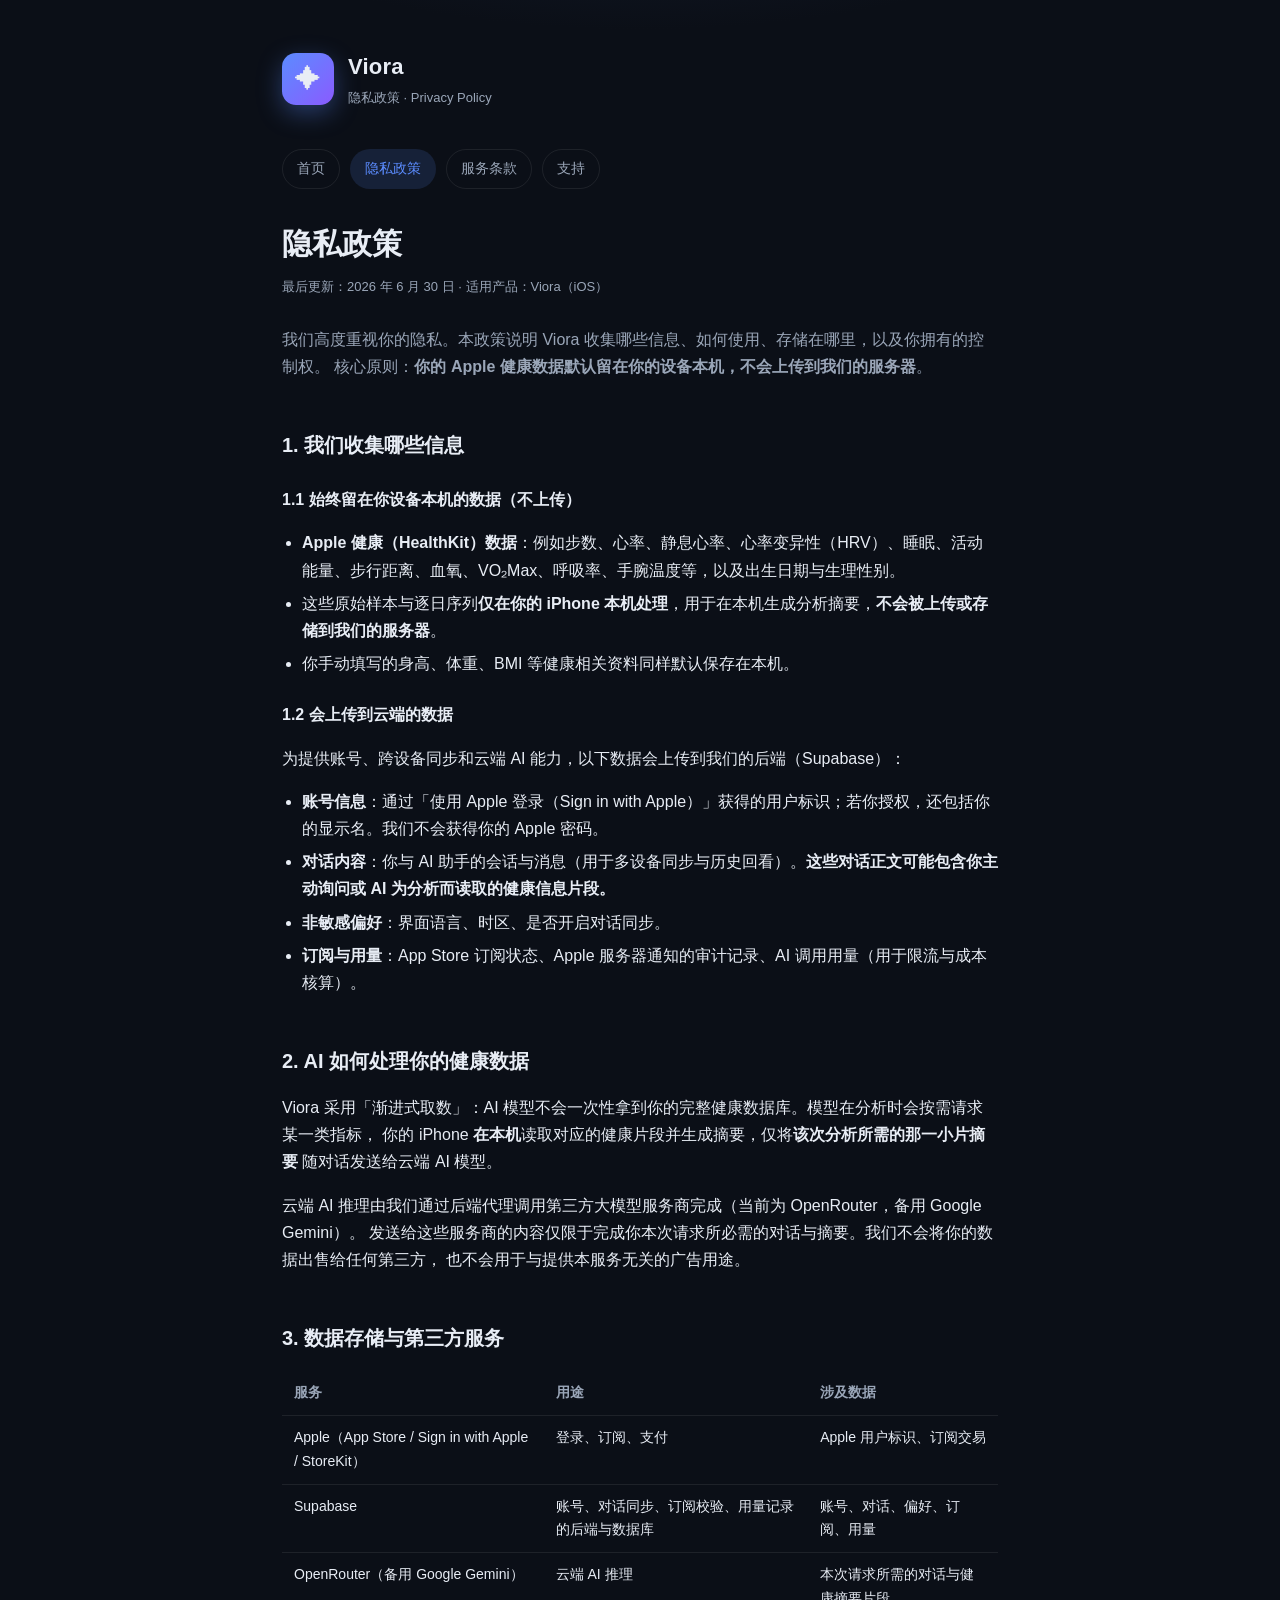
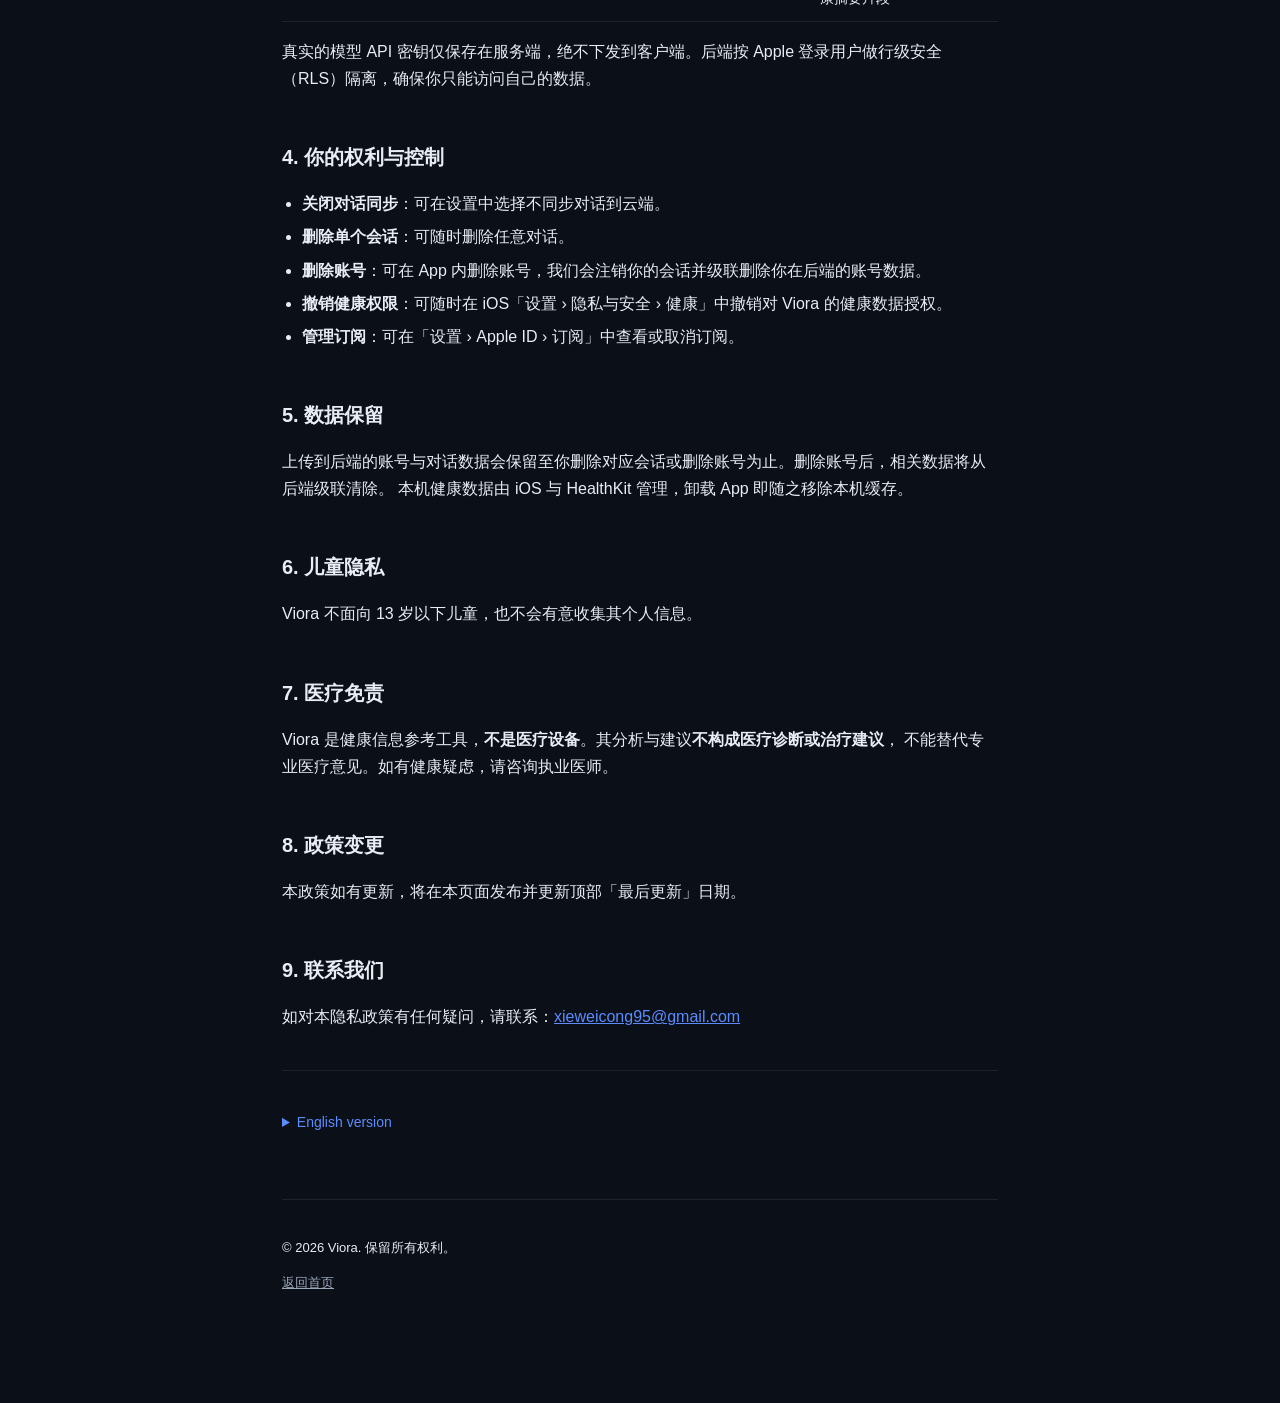
==== privacy.html @ c803cad7 "Add Viora privacy policy, terms, and support pages Co-Authored-By: Claude Opus 4.8 <noreply@anthropi" ====
<!DOCTYPE html>
<html lang="zh-CN">
<head>
<meta charset="utf-8" />
<meta name="viewport" content="width=device-width, initial-scale=1" />
<title>隐私政策 · Viora</title>
<meta name="description" content="Viora 隐私政策 / Privacy Policy。" />
<link rel="stylesheet" href="style.css" />
</head>
<body>
<div class="wrap">
  <header class="site">
    <div class="logo">✦</div>
    <div>
      <div class="brand">Viora</div>
      <div class="tagline">隐私政策 · Privacy Policy</div>
    </div>
  </header>

  <nav class="top">
    <a href="index.html">首页</a>
    <a href="privacy.html" class="active">隐私政策</a>
    <a href="terms.html">服务条款</a>
    <a href="support.html">支持</a>
  </nav>

  <h1>隐私政策</h1>
  <p class="updated">最后更新：2026 年 6 月 30 日 · 适用产品：Viora（iOS）</p>

  <p class="lead">
    我们高度重视你的隐私。本政策说明 Viora 收集哪些信息、如何使用、存储在哪里，以及你拥有的控制权。
    核心原则：<strong>你的 Apple 健康数据默认留在你的设备本机，不会上传到我们的服务器</strong>。
  </p>

  <h2>1. 我们收集哪些信息</h2>

  <h3>1.1 始终留在你设备本机的数据（不上传）</h3>
  <ul>
    <li><strong>Apple 健康（HealthKit）数据</strong>：例如步数、心率、静息心率、心率变异性（HRV）、睡眠、活动能量、步行距离、血氧、VO₂Max、呼吸率、手腕温度等，以及出生日期与生理性别。</li>
    <li>这些原始样本与逐日序列<strong>仅在你的 iPhone 本机处理</strong>，用于在本机生成分析摘要，<strong>不会被上传或存储到我们的服务器</strong>。</li>
    <li>你手动填写的身高、体重、BMI 等健康相关资料同样默认保存在本机。</li>
  </ul>

  <h3>1.2 会上传到云端的数据</h3>
  <p>为提供账号、跨设备同步和云端 AI 能力，以下数据会上传到我们的后端（Supabase）：</p>
  <ul>
    <li><strong>账号信息</strong>：通过「使用 Apple 登录（Sign in with Apple）」获得的用户标识；若你授权，还包括你的显示名。我们不会获得你的 Apple 密码。</li>
    <li><strong>对话内容</strong>：你与 AI 助手的会话与消息（用于多设备同步与历史回看）。<strong>这些对话正文可能包含你主动询问或 AI 为分析而读取的健康信息片段。</strong></li>
    <li><strong>非敏感偏好</strong>：界面语言、时区、是否开启对话同步。</li>
    <li><strong>订阅与用量</strong>：App Store 订阅状态、Apple 服务器通知的审计记录、AI 调用用量（用于限流与成本核算）。</li>
  </ul>

  <h2>2. AI 如何处理你的健康数据</h2>
  <p>
    Viora 采用「渐进式取数」：AI 模型不会一次性拿到你的完整健康数据库。模型在分析时会按需请求某一类指标，
    你的 iPhone <strong>在本机</strong>读取对应的健康片段并生成摘要，仅将<strong>该次分析所需的那一小片摘要</strong>
    随对话发送给云端 AI 模型。
  </p>
  <p>
    云端 AI 推理由我们通过后端代理调用第三方大模型服务商完成（当前为 OpenRouter，备用 Google Gemini）。
    发送给这些服务商的内容仅限于完成你本次请求所必需的对话与摘要。我们不会将你的数据出售给任何第三方，
    也不会用于与提供本服务无关的广告用途。
  </p>

  <h2>3. 数据存储与第三方服务</h2>
  <table>
    <tr><th>服务</th><th>用途</th><th>涉及数据</th></tr>
    <tr><td>Apple（App Store / Sign in with Apple / StoreKit）</td><td>登录、订阅、支付</td><td>Apple 用户标识、订阅交易</td></tr>
    <tr><td>Supabase</td><td>账号、对话同步、订阅校验、用量记录的后端与数据库</td><td>账号、对话、偏好、订阅、用量</td></tr>
    <tr><td>OpenRouter（备用 Google Gemini）</td><td>云端 AI 推理</td><td>本次请求所需的对话与健康摘要片段</td></tr>
  </table>
  <p>真实的模型 API 密钥仅保存在服务端，绝不下发到客户端。后端按 Apple 登录用户做行级安全（RLS）隔离，确保你只能访问自己的数据。</p>

  <h2>4. 你的权利与控制</h2>
  <ul>
    <li><strong>关闭对话同步</strong>：可在设置中选择不同步对话到云端。</li>
    <li><strong>删除单个会话</strong>：可随时删除任意对话。</li>
    <li><strong>删除账号</strong>：可在 App 内删除账号，我们会注销你的会话并级联删除你在后端的账号数据。</li>
    <li><strong>撤销健康权限</strong>：可随时在 iOS「设置 › 隐私与安全 › 健康」中撤销对 Viora 的健康数据授权。</li>
    <li><strong>管理订阅</strong>：可在「设置 › Apple ID › 订阅」中查看或取消订阅。</li>
  </ul>

  <h2>5. 数据保留</h2>
  <p>
    上传到后端的账号与对话数据会保留至你删除对应会话或删除账号为止。删除账号后，相关数据将从后端级联清除。
    本机健康数据由 iOS 与 HealthKit 管理，卸载 App 即随之移除本机缓存。
  </p>

  <h2>6. 儿童隐私</h2>
  <p>Viora 不面向 13 岁以下儿童，也不会有意收集其个人信息。</p>

  <h2>7. 医疗免责</h2>
  <p>
    Viora 是健康信息参考工具，<strong>不是医疗设备</strong>。其分析与建议<strong>不构成医疗诊断或治疗建议</strong>，
    不能替代专业医疗意见。如有健康疑虑，请咨询执业医师。
  </p>

  <h2>8. 政策变更</h2>
  <p>本政策如有更新，将在本页面发布并更新顶部「最后更新」日期。</p>

  <h2>9. 联系我们</h2>
  <p>如对本隐私政策有任何疑问，请联系：<a href="mailto:xieweicong95@gmail.com">xieweicong95@gmail.com</a></p>

  <hr class="divider" />

  <details>
    <summary>English version</summary>
    <div class="lang-en">
      <h2>Privacy Policy (English)</h2>
      <p><em>Last updated: June 30, 2026 · Product: Viora (iOS)</em></p>
      <p>Your privacy matters to us. This policy explains what Viora collects, how it is used, and the controls you have.
      Core principle: <strong>your Apple Health data stays on your device by default and is not uploaded to our servers.</strong></p>

      <h3>1. Information we collect</h3>
      <p><strong>Stays on your device (never uploaded):</strong> Apple Health (HealthKit) data such as steps, heart rate,
      resting heart rate, HRV, sleep, active energy, walking distance, blood oxygen, VO₂Max, respiratory rate, wrist
      temperature, plus date of birth and biological sex; and any height/weight/BMI you enter manually. Raw samples and
      daily series are processed only on your iPhone to produce summaries locally.</p>
      <p><strong>Uploaded to our backend (Supabase):</strong> your Sign in with Apple identifier (and display name if you
      grant it); your AI conversations and messages — <em>which may contain health information you ask about or that the
      AI reads for analysis</em>; non-sensitive preferences (language, time zone, sync toggle); and subscription status,
      Apple notification audit records, and AI usage for rate limiting.</p>

      <h3>2. How AI processes your health data</h3>
      <p>Viora uses progressive data access: the AI never receives your full health database. When analyzing, it requests
      a specific metric, your iPhone reads that slice <em>locally</em> and produces a summary, and only that small summary
      is sent with your conversation to the cloud AI model. Cloud inference is performed via our backend proxy to a
      third-party model provider (currently OpenRouter, with Google Gemini as fallback), limited to what is necessary for
      your request. We do not sell your data.</p>

      <h3>3. Storage &amp; third parties</h3>
      <p>Apple (login, subscriptions, payment), Supabase (account, conversation sync, subscription/usage backend), and
      OpenRouter/Google Gemini (cloud AI inference) process the data described above. Real model API keys live only on the
      server. Row-Level Security isolates your data per Apple-login user.</p>

      <h3>4. Your rights</h3>
      <p>Disable conversation sync, delete individual conversations, delete your account in-app (cascade-deletes backend
      data), revoke Health permissions in iOS Settings, and manage subscriptions via Apple ID settings.</p>

      <h3>5. Retention</h3>
      <p>Uploaded account/conversation data is retained until you delete the conversation or your account. Deleting your
      account cascade-removes related data. Local health data is managed by iOS/HealthKit.</p>

      <h3>6. Children</h3>
      <p>Viora is not directed to children under 13 and does not knowingly collect their personal information.</p>

      <h3>7. Medical disclaimer</h3>
      <p>Viora is a health information reference tool, <strong>not a medical device</strong>. Its output does not
      constitute medical diagnosis or treatment advice and is not a substitute for professional medical advice. Consult a
      licensed physician for any health concerns.</p>

      <h3>8. Changes &amp; contact</h3>
      <p>Updates will be posted here. Questions: <a href="mailto:xieweicong95@gmail.com">xieweicong95@gmail.com</a></p>
    </div>
  </details>

  <footer class="site">
    <p>© <span id="y">2026</span> Viora. 保留所有权利。</p>
    <p><a href="index.html">返回首页</a></p>
  </footer>
</div>
<script>document.getElementById('y').textContent = new Date().getFullYear();</script>
</body>
</html>
---- style.css ----
:root {
  --bg: #0b0f17;
  --bg-soft: #141a26;
  --card: #1a2230;
  --text: #e8edf5;
  --text-dim: #9aa6b8;
  --accent: #5b8cff;
  --accent-soft: rgba(91, 140, 255, 0.14);
  --border: rgba(255, 255, 255, 0.08);
  --max: 760px;
}

* { box-sizing: border-box; }

html { -webkit-text-size-adjust: 100%; }

body {
  margin: 0;
  background: radial-gradient(1200px 600px at 50% -10%, #1b2740 0%, var(--bg) 55%);
  color: var(--text);
  font-family: -apple-system, BlinkMacSystemFont, "Segoe UI", "PingFang SC",
    "Hiragino Sans GB", "Microsoft YaHei", Roboto, Helvetica, Arial, sans-serif;
  line-height: 1.7;
  font-size: 16px;
}

.wrap {
  max-width: var(--max);
  margin: 0 auto;
  padding: 48px 22px 96px;
}

header.site {
  display: flex;
  align-items: center;
  gap: 14px;
  margin-bottom: 40px;
}

header.site .logo {
  width: 52px;
  height: 52px;
  border-radius: 14px;
  background: linear-gradient(135deg, #5b8cff, #8a5bff);
  display: flex;
  align-items: center;
  justify-content: center;
  font-size: 26px;
  box-shadow: 0 8px 24px rgba(91, 140, 255, 0.35);
}

header.site .brand { font-size: 22px; font-weight: 700; letter-spacing: 0.2px; }
header.site .tagline { color: var(--text-dim); font-size: 13px; margin-top: 2px; }

nav.top { margin: 0 0 36px; display: flex; flex-wrap: wrap; gap: 10px; }
nav.top a {
  color: var(--text-dim);
  text-decoration: none;
  font-size: 14px;
  padding: 7px 14px;
  border: 1px solid var(--border);
  border-radius: 999px;
  transition: 0.15s;
}
nav.top a:hover { color: var(--text); border-color: var(--accent); }
nav.top a.active { color: var(--accent); background: var(--accent-soft); border-color: transparent; }

h1 { font-size: 30px; line-height: 1.25; margin: 0 0 8px; }
h2 { font-size: 20px; margin: 40px 0 12px; padding-top: 8px; }
h3 { font-size: 16px; margin: 24px 0 8px; color: var(--text); }
p, li { color: var(--text); }
.lead { color: var(--text-dim); font-size: 16px; margin-top: 0; }
.updated { color: var(--text-dim); font-size: 13px; margin-bottom: 28px; }

a { color: var(--accent); }

.card {
  background: var(--card);
  border: 1px solid var(--border);
  border-radius: 16px;
  padding: 22px 24px;
  margin: 18px 0;
}

ul { padding-left: 20px; }
li { margin: 6px 0; }

.badge {
  display: inline-block;
  font-size: 12px;
  padding: 3px 10px;
  border-radius: 999px;
  background: var(--accent-soft);
  color: var(--accent);
  margin-bottom: 14px;
}

.cta {
  display: inline-block;
  margin-top: 8px;
  padding: 12px 22px;
  border-radius: 12px;
  background: var(--accent);
  color: #fff;
  font-weight: 600;
  text-decoration: none;
}

table { width: 100%; border-collapse: collapse; margin: 16px 0; font-size: 14px; }
th, td { text-align: left; padding: 10px 12px; border-bottom: 1px solid var(--border); vertical-align: top; }
th { color: var(--text-dim); font-weight: 600; }

.divider { height: 1px; background: var(--border); margin: 40px 0; border: 0; }

.lang-en { color: var(--text-dim); font-size: 14px; }
details { margin: 8px 0; }
summary { cursor: pointer; color: var(--accent); font-size: 14px; }

footer.site {
  margin-top: 64px;
  padding-top: 24px;
  border-top: 1px solid var(--border);
  color: var(--text-dim);
  font-size: 13px;
}
footer.site a { color: var(--text-dim); }
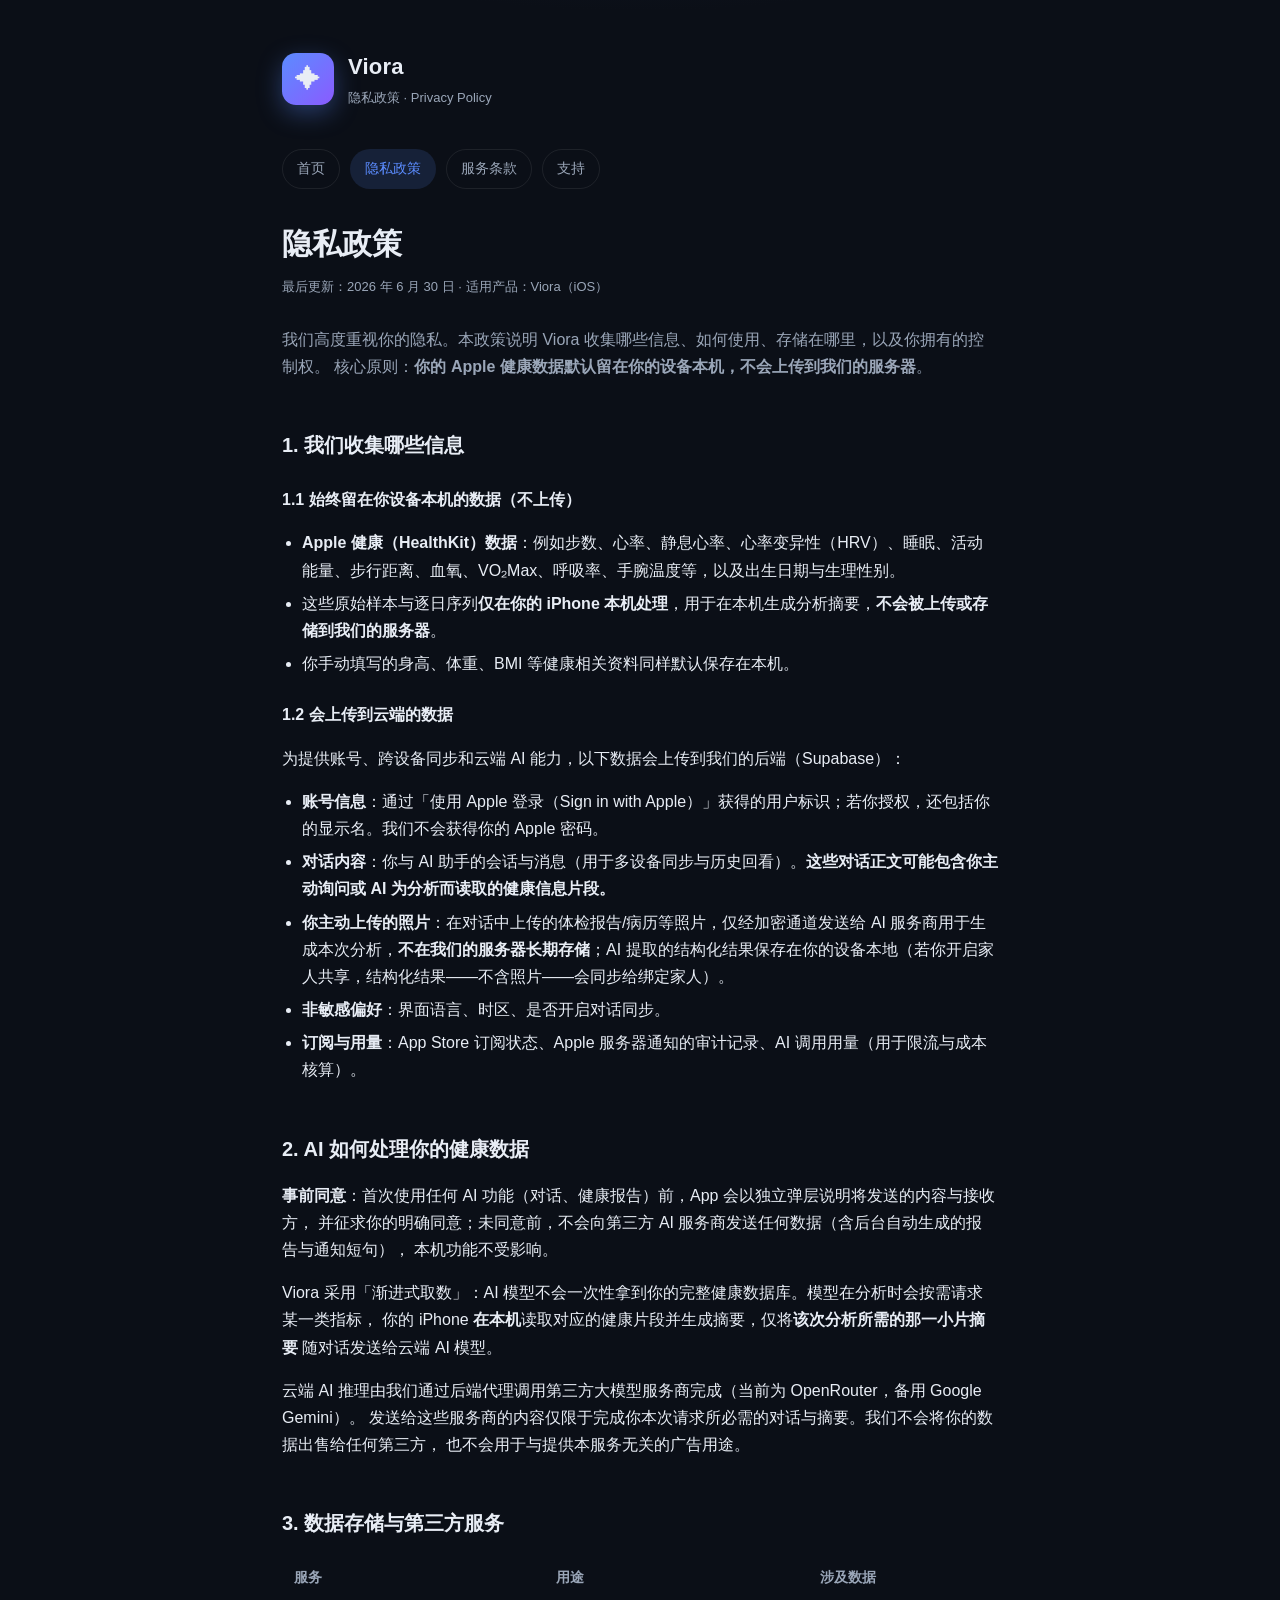
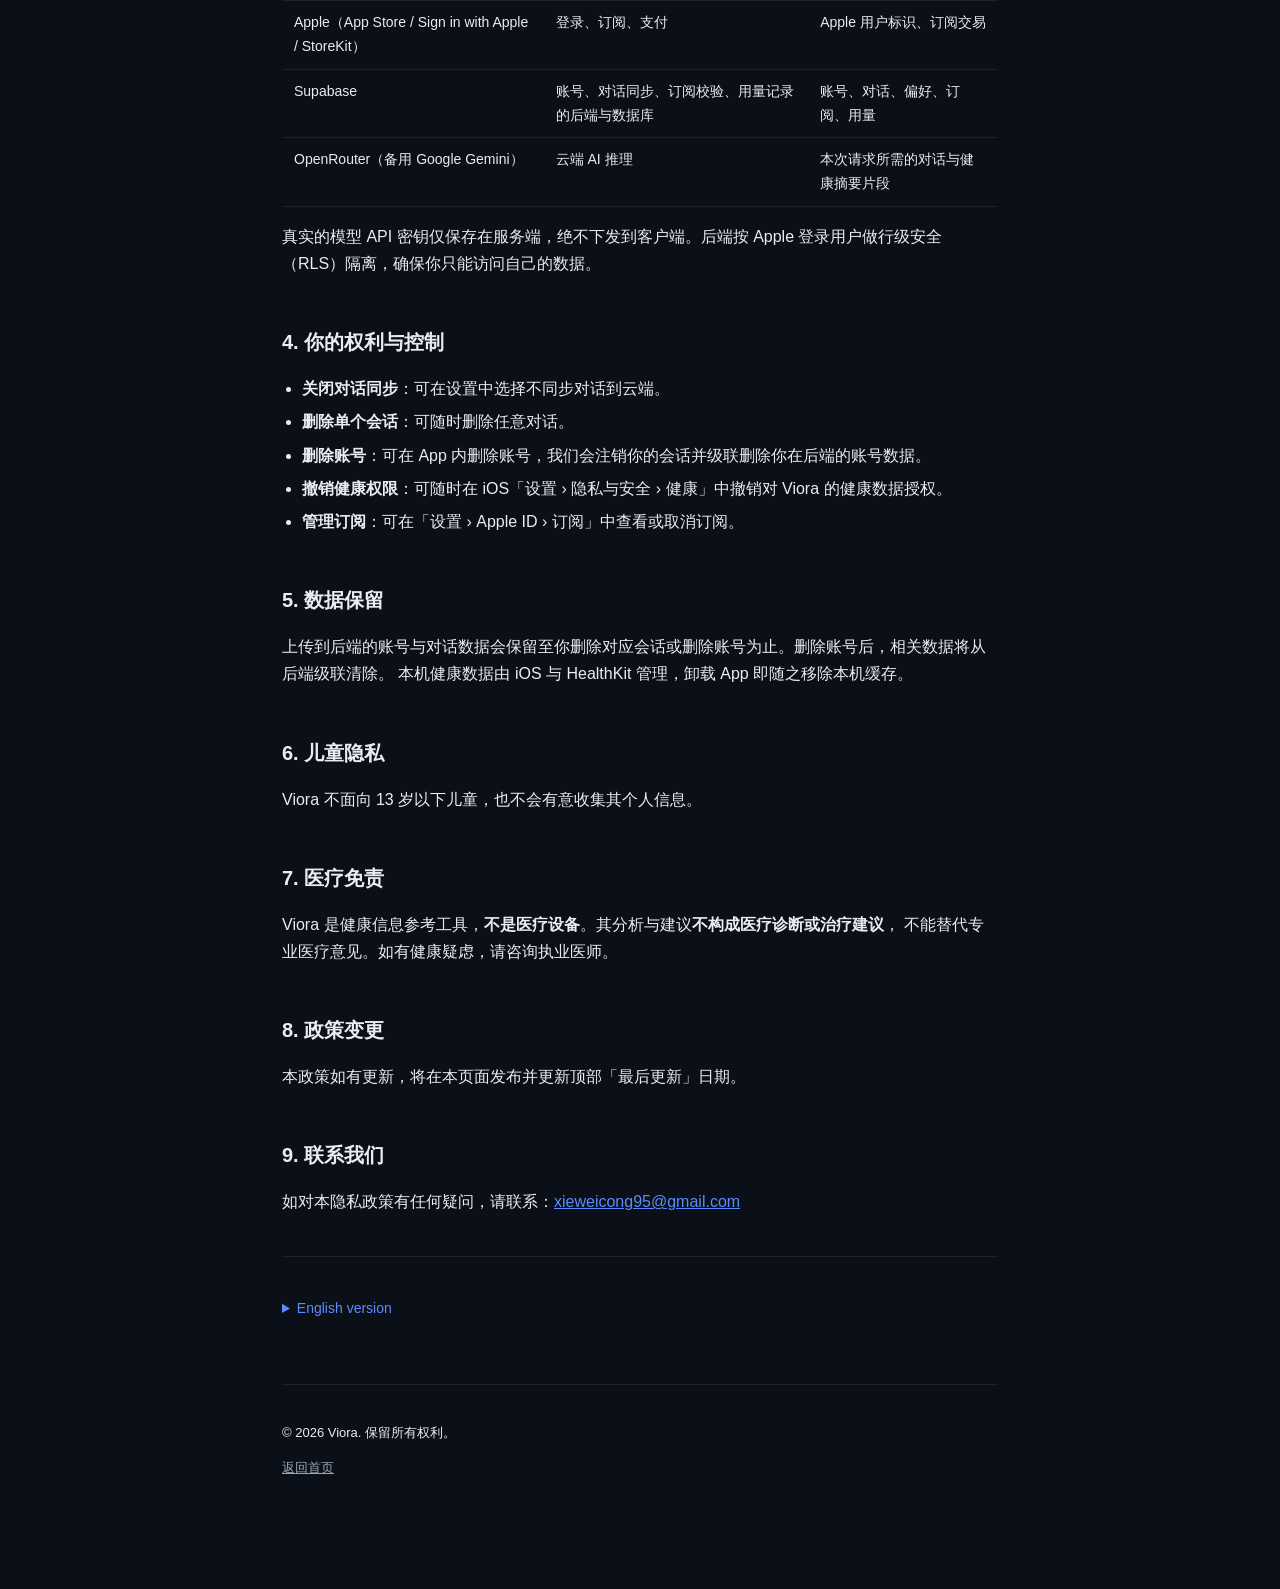
==== commit f2558ae2: "隐私政策更新：AI 事前同意条款 + 照片上传披露（App Review 5.1.1(i) 整改）" ====
--- a/privacy.html
+++ b/privacy.html
@@ -46,11 +46,17 @@
   <ul>
     <li><strong>账号信息</strong>：通过「使用 Apple 登录（Sign in with Apple）」获得的用户标识；若你授权，还包括你的显示名。我们不会获得你的 Apple 密码。</li>
     <li><strong>对话内容</strong>：你与 AI 助手的会话与消息（用于多设备同步与历史回看）。<strong>这些对话正文可能包含你主动询问或 AI 为分析而读取的健康信息片段。</strong></li>
+    <li><strong>你主动上传的照片</strong>：在对话中上传的体检报告/病历等照片，仅经加密通道发送给 AI 服务商用于生成本次分析，<strong>不在我们的服务器长期存储</strong>；AI 提取的结构化结果保存在你的设备本地（若你开启家人共享，结构化结果——不含照片——会同步给绑定家人）。</li>
     <li><strong>非敏感偏好</strong>：界面语言、时区、是否开启对话同步。</li>
     <li><strong>订阅与用量</strong>：App Store 订阅状态、Apple 服务器通知的审计记录、AI 调用用量（用于限流与成本核算）。</li>
   </ul>
 
   <h2>2. AI 如何处理你的健康数据</h2>
+  <p>
+    <strong>事前同意</strong>：首次使用任何 AI 功能（对话、健康报告）前，App 会以独立弹层说明将发送的内容与接收方，
+    并征求你的明确同意；未同意前，不会向第三方 AI 服务商发送任何数据（含后台自动生成的报告与通知短句），
+    本机功能不受影响。
+  </p>
   <p>
     Viora 采用「渐进式取数」：AI 模型不会一次性拿到你的完整健康数据库。模型在分析时会按需请求某一类指标，
     你的 iPhone <strong>在本机</strong>读取对应的健康片段并生成摘要，仅将<strong>该次分析所需的那一小片摘要</strong>
